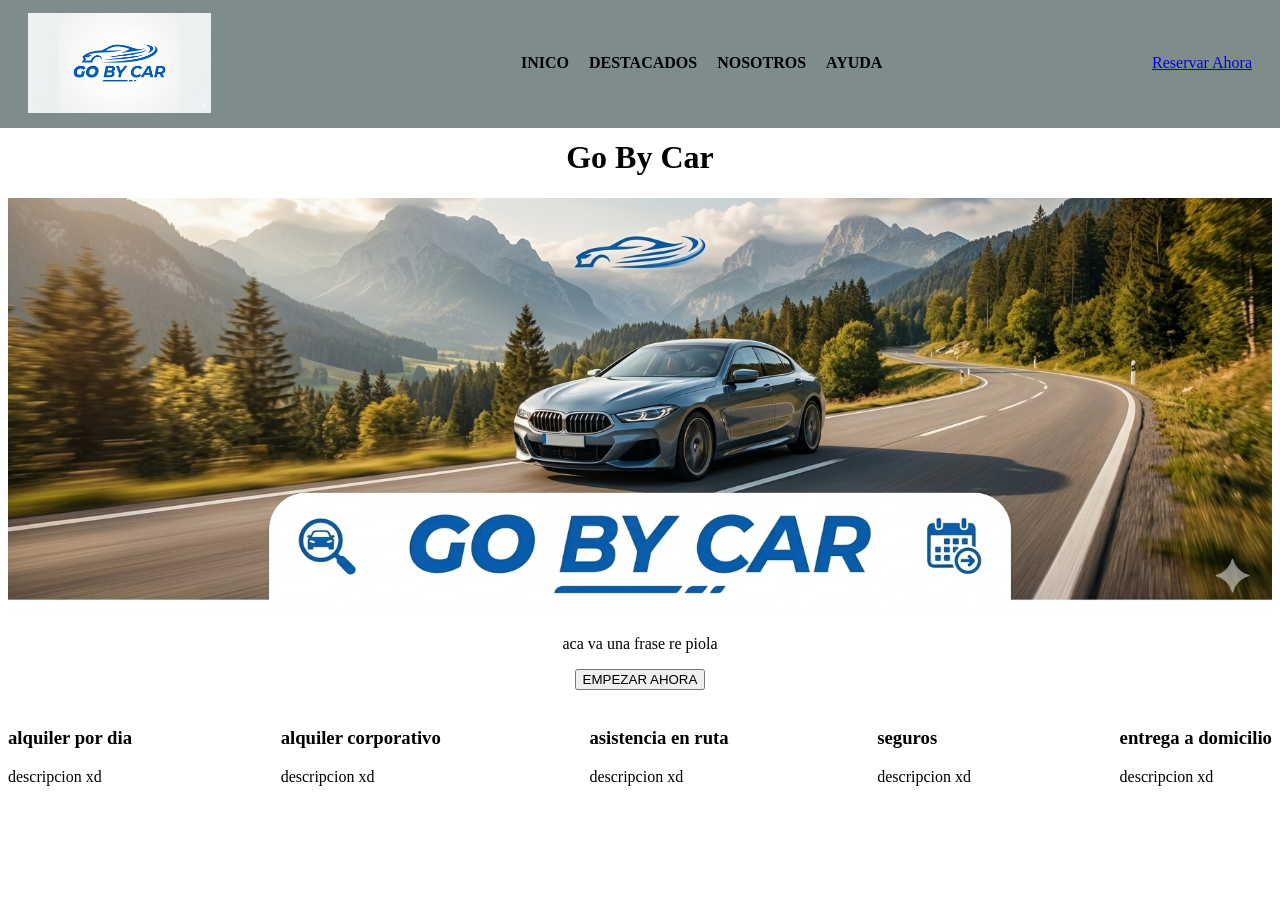
==== index.html @ 053562ef "creada estructura en html para la pagina principal y creadas algunas imgenes para el icono y el bann" ====
<!doctype html>
<html lang="en">
  <head>
    <meta charset="UTF-8" />
    <meta name="viewport" content="width=device-width, initial-scale=1.0" />
    <title>Go By Car</title>
    <link rel="stylesheet" href="./styles.css" />
    <link
      rel="icon"
      href="./public/favicon.ico"
      sizes="16px"
      type="image/x-ico"
    />
  </head>
  <body>
    <header>
      <img
        src="./public/Logo_De_La_Empresa.png"
        alt="logo de la empresa"
        height="100px"
      />
      <nav>
        <ul class="nav-menu">
          <div><a href="">INICO</a></div>
          <div><a href="">DESTACADOS</a></div>
          <div><a href="">NOSOTROS</a></div>
          <div><a href="">AYUDA</a></div>
        </ul>
      </nav>
      <a href="./reserve.html" class="btn-principal">Reservar Ahora</a>
    </header>
    <main>
      <h1>Go By Car</h1>
      <img
        src="./public/banner.png"
        alt="imagen de un auto andando en carretera"
        width="100%"
      />
      <p>aca va una frase re piola</p>
      <button>EMPEZAR AHORA</button>
    </main>
    <section class="servicios-cotainer">
      <article class="servicios-box">
        <img src="" alt="" />
        <h3>alquiler por dia</h3>
        <p>descripcion xd</p>
      </article>
      <article class="servicios-box">
        <img src="" alt="" />
        <h3>alquiler corporativo</h3>
        <p>descripcion xd</p>
      </article>
      <article class="servicios-box">
        <img src="" alt="" />
        <h3>asistencia en ruta</h3>
        <p>descripcion xd</p>
      </article>
      <article class="servicios-box">
        <img src="" alt="" />
        <h3>seguros</h3>
        <p>descripcion xd</p>
      </article>
      <article class="servicios-box">
        <img src="" alt="" />
        <h3>entrega a domicilio</h3>
        <p>descripcion xd</p>
      </article>
    </section>
  </body>
</html>
---- styles.css ----
header {
  display: flex;
  justify-content: space-between; /* Distribuye el menú y el botón en los extremos */
  align-items: center; /* Los centra verticalmente */
  background-color: #7f8c8d; /* El color gris de tu fondo actual */
  padding: 15px 30px;
  margin: -10px;
}
.nav-menu {
  display: flex;
  flex-direction: row;
  gap: 20px;
}
.nav-menu a {
  text-decoration: none;
  color: black;
  font-weight: bold;
}
main {
  text-align: center;
}
.servicios-cotainer {
  display: flex;
  justify-content: space-between;
  align-content: center;
}
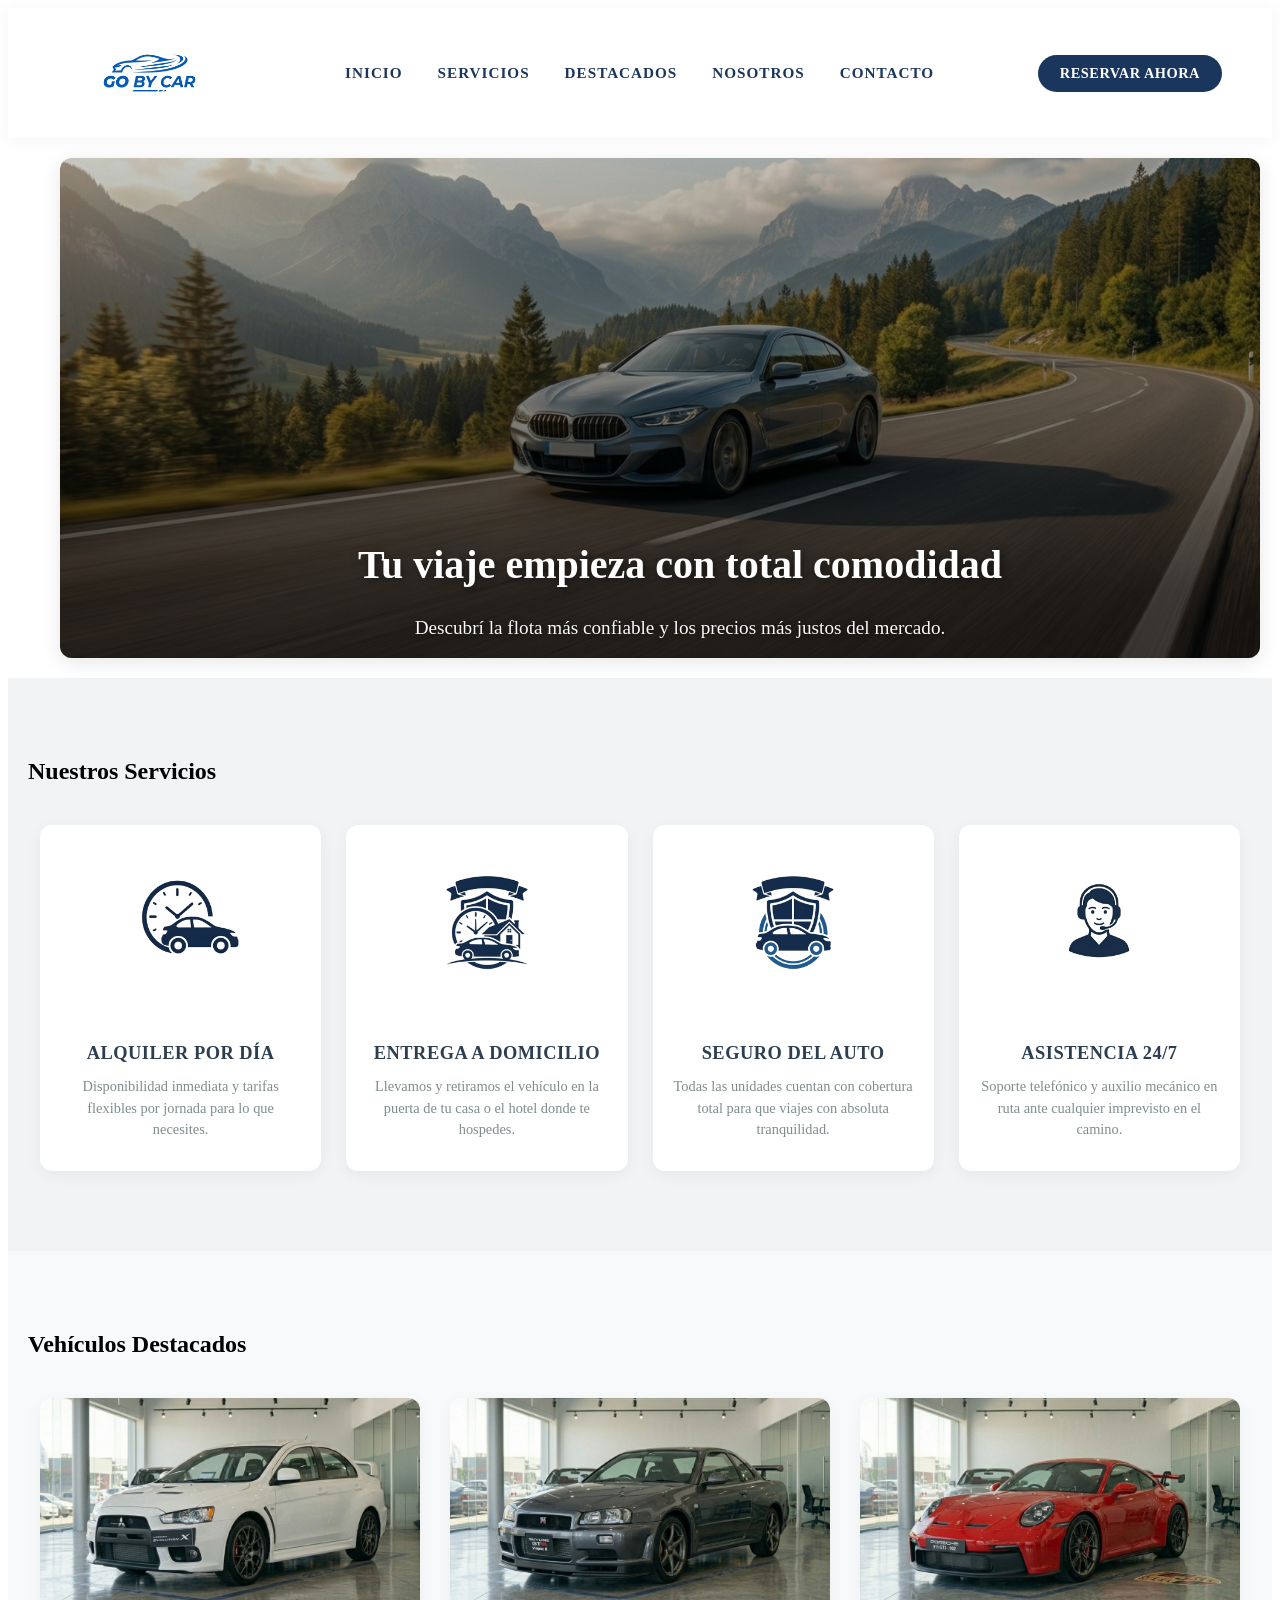
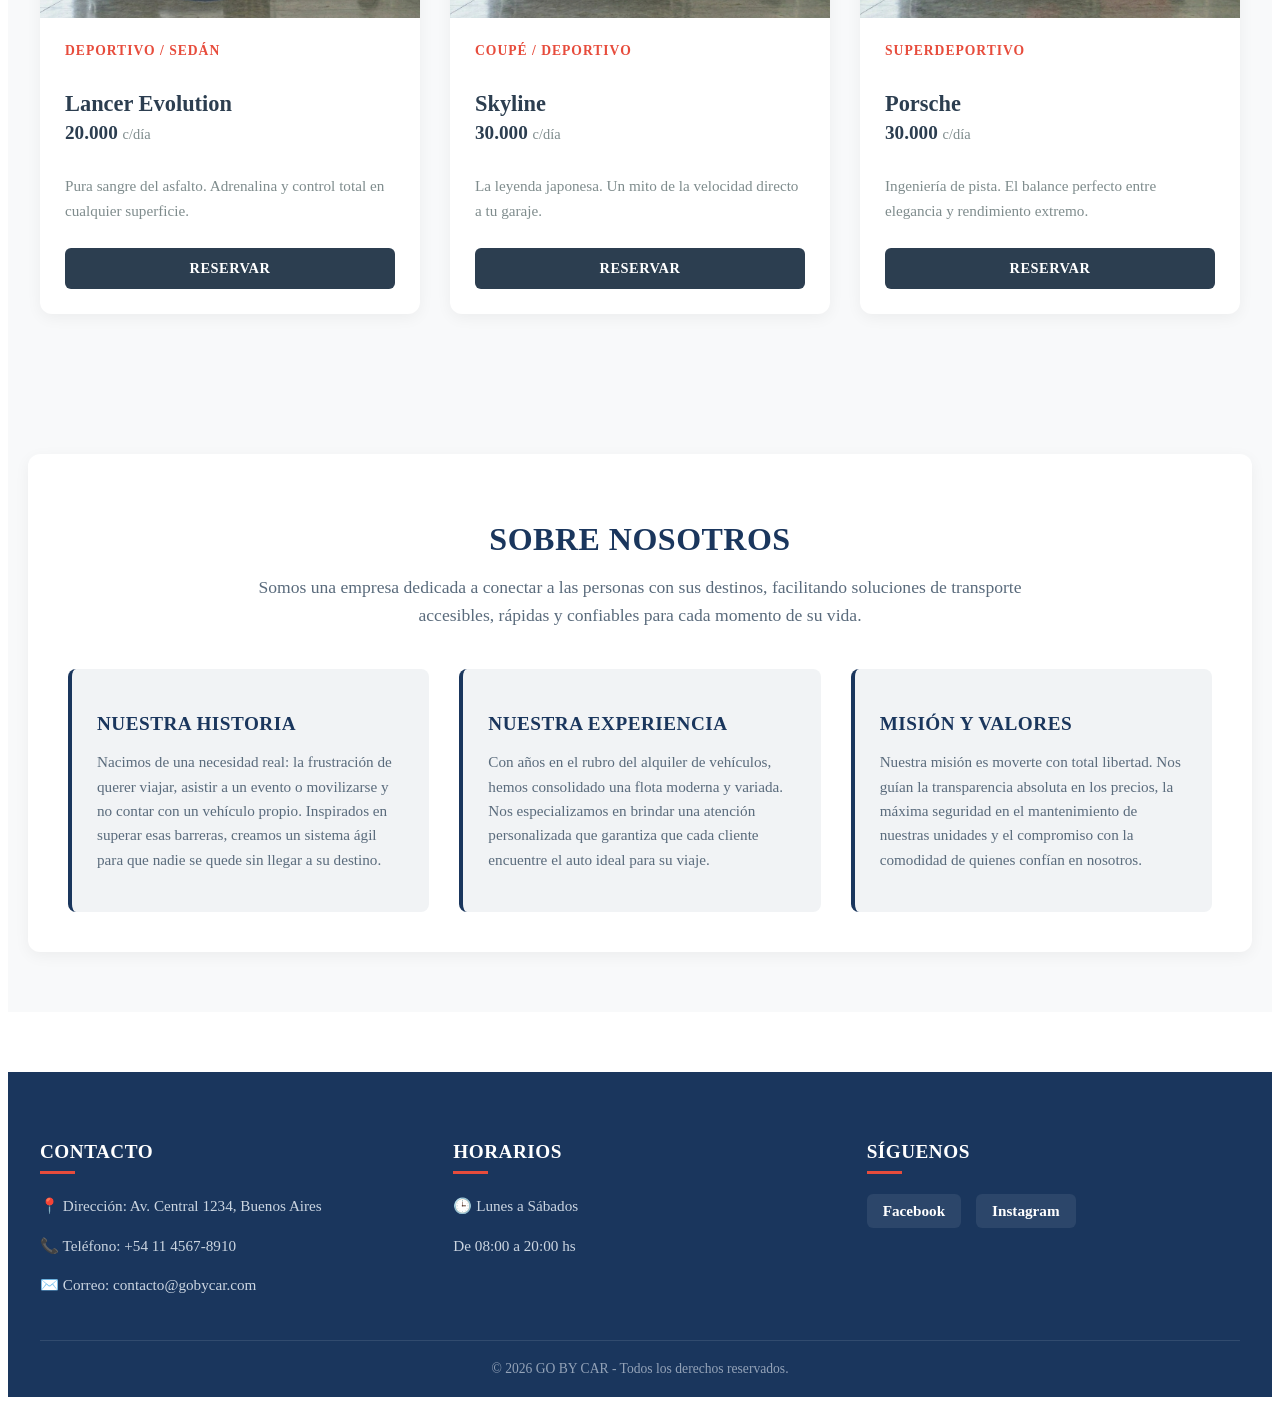
==== commit d083b40b: "me quedo horrible y lo hice todo de vuelta" ====
--- a/index.html
+++ b/index.html
@@ -7,64 +7,237 @@
     <link rel="stylesheet" href="./styles.css" />
     <link
       rel="icon"
-      href="./public/favicon.ico"
-      sizes="16px"
+      href="./public/Logo_De_La_Empresa-Photoroom.ico"
       type="image/x-ico"
     />
   </head>
   <body>
-    <header>
-      <img
-        src="./public/Logo_De_La_Empresa.png"
-        alt="logo de la empresa"
-        height="100px"
-      />
-      <nav>
-        <ul class="nav-menu">
-          <div><a href="">INICO</a></div>
-          <div><a href="">DESTACADOS</a></div>
-          <div><a href="">NOSOTROS</a></div>
-          <div><a href="">AYUDA</a></div>
+    <header class="sitio-header">
+      <div class="header-marca">
+        <img
+          src="./public/Logo_De_La_Empresa-Photoroom.png"
+          alt="GO BY CAR"
+          class="header-logo"
+        />
+      </div>
+
+      <nav class="header-nav">
+        <ul class="nav-lista">
+          <li><a href="#inicio" class="nav-enlace">Inicio</a></li>
+          <li><a href="#servicios" class="nav-enlace">Servicios</a></li>
+          <li><a href="#destacados" class="nav-enlace">Destacados</a></li>
+          <li><a href="#nosotros" class="nav-enlace">Nosotros</a></li>
+          <li><a href="#footer" class="nav-enlace">Contacto</a></li>
         </ul>
       </nav>
-      <a href="./reserve.html" class="btn-principal">Reservar Ahora</a>
+
+      <div class="header-accion">
+        <a href="reserva.html" class="btn-reservar-header">Reservar Ahora</a>
+      </div>
     </header>
-    <main>
-      <h1>Go By Car</h1>
-      <img
-        src="./public/banner.png"
-        alt="imagen de un auto andando en carretera"
-        width="100%"
-      />
-      <p>aca va una frase re piola</p>
-      <button>EMPEZAR AHORA</button>
+    <main id="inicio">
+      <section class="hero-section">
+        <div class="hero-container">
+          <img
+            src="./public/banner.png"
+            alt="Auto en la ruta"
+            class="hero-bg-img"
+          />
+          <div class="hero-overlay-content">
+            <h1>Tu viaje empieza con total comodidad</h1>
+            <p>
+              Descubrí la flota más confiable y los precios más justos del
+              mercado.
+            </p>
+            <a href="reserva.html" class="btn-hero-action">Empezar Ahora</a>
+          </div>
+        </div>
+      </section>
     </main>
-    <section class="servicios-cotainer">
-      <article class="servicios-box">
-        <img src="" alt="" />
-        <h3>alquiler por dia</h3>
-        <p>descripcion xd</p>
-      </article>
-      <article class="servicios-box">
-        <img src="" alt="" />
-        <h3>alquiler corporativo</h3>
-        <p>descripcion xd</p>
-      </article>
-      <article class="servicios-box">
-        <img src="" alt="" />
-        <h3>asistencia en ruta</h3>
-        <p>descripcion xd</p>
-      </article>
-      <article class="servicios-box">
-        <img src="" alt="" />
-        <h3>seguros</h3>
-        <p>descripcion xd</p>
-      </article>
-      <article class="servicios-box">
-        <img src="" alt="" />
-        <h3>entrega a domicilio</h3>
-        <p>descripcion xd</p>
-      </article>
+    <section id="servicios" class="servicios-section">
+      <h2 class="seccion-titulo">Nuestros Servicios</h2>
+      <div class="servicios-grid">
+        <article class="servicio-box">
+          <div class="servicio-imagen-wrapper">
+            <img
+              src="./public/Servicios/Por-dia-Photoroom.png"
+              alt="Ícono Alquiler por día"
+            />
+          </div>
+          <h3>Alquiler por día</h3>
+          <p>
+            Disponibilidad inmediata y tarifas flexibles por jornada para lo que
+            necesites.
+          </p>
+        </article>
+
+        <article class="servicio-box">
+          <div class="servicio-imagen-wrapper">
+            <img
+              src="./public/Servicios/Domicilio-Photoroom.png"
+              alt="Ícono Entrega a domicilio"
+            />
+          </div>
+          <h3>Entrega a domicilio</h3>
+          <p>
+            Llevamos y retiramos el vehículo en la puerta de tu casa o el hotel
+            donde te hospedes.
+          </p>
+        </article>
+
+        <article class="servicio-box">
+          <div class="servicio-imagen-wrapper">
+            <img
+              src="./public/Servicios/seguro-Photoroom.png"
+              alt="Ícono Seguro del auto"
+            />
+          </div>
+          <h3>Seguro del auto</h3>
+          <p>
+            Todas las unidades cuentan con cobertura total para que viajes con
+            absoluta tranquilidad.
+          </p>
+        </article>
+
+        <article class="servicio-box">
+          <div class="servicio-imagen-wrapper">
+            <img
+              src="./public/Servicios/Ayuda-Photoroom.png"
+              alt="Ícono Asistencia técnica"
+            />
+          </div>
+          <h3>Asistencia 24/7</h3>
+          <p>
+            Soporte telefónico y auxilio mecánico en ruta ante cualquier
+            imprevisto en el camino.
+          </p>
+        </article>
+      </div>
     </section>
+    <section id="destacados" class="vehiculos-section">
+      <h2 class="seccion-titulo">Vehículos Destacados</h2>
+
+      <div class="vehiculos-grid">
+        <article class="vehiculo-box">
+          <div class="vehiculo-imagen">
+            <img
+              src="./public/vehiculos/Autos/lancer.png"
+              alt="Lancer Evolution"
+            />
+          </div>
+          <div class="vehiculo-info">
+            <span class="vehiculo-tipo">Deportivo / Sedán</span>
+            <h3>Lancer Evolution</h3>
+            <div class="vehiculo-precio">20.000 <span>c/día</span></div>
+            <p class="vehiculo-descripcion">
+              Pura sangre del asfalto. Adrenalina y control total en cualquier
+              superficie.
+            </p>
+            <a href="reserva.html" class="btn-tarjeta-reserva">Reservar</a>
+          </div>
+        </article>
+
+        <article class="vehiculo-box">
+          <div class="vehiculo-imagen">
+            <img src="./public/vehiculos/Autos/niisan->.<.png" alt="Skyline" />
+          </div>
+          <div class="vehiculo-info">
+            <span class="vehiculo-tipo">Coupé / Deportivo</span>
+            <h3>Skyline</h3>
+            <div class="vehiculo-precio">30.000 <span>c/día</span></div>
+            <p class="vehiculo-descripcion">
+              La leyenda japonesa. Un mito de la velocidad directo a tu garaje.
+            </p>
+            <a href="reserva.html" class="btn-tarjeta-reserva">Reservar</a>
+          </div>
+        </article>
+
+        <article class="vehiculo-box">
+          <div class="vehiculo-imagen">
+            <img src="./public/vehiculos/Autos/porche.png" alt="Porsche" />
+          </div>
+          <div class="vehiculo-info">
+            <span class="vehiculo-tipo">Superdeportivo</span>
+            <h3>Porsche</h3>
+            <div class="vehiculo-precio">30.000 <span>c/día</span></div>
+            <p class="vehiculo-descripcion">
+              Ingeniería de pista. El balance perfecto entre elegancia y
+              rendimiento extremo.
+            </p>
+            <a href="reserva.html" class="btn-tarjeta-reserva">Reservar</a>
+          </div>
+        </article>
+      </div>
+    </section>
+    <section id="nosotros" class="nosotros-section">
+      <div class="nosotros-card">
+        <h2>Sobre Nosotros</h2>
+        <p class="nosotros-intro">
+          Somos una empresa dedicada a conectar a las personas con sus destinos,
+          facilitando soluciones de transporte accesibles, rápidas y confiables
+          para cada momento de su vida.
+        </p>
+
+        <div class="nosotros-detalles-grid">
+          <article class="nosotros-item">
+            <h3>Nuestra Historia</h3>
+            <p>
+              Nacimos de una necesidad real: la frustración de querer viajar,
+              asistir a un evento o movilizarse y no contar con un vehículo
+              propio. Inspirados en superar esas barreras, creamos un sistema
+              ágil para que nadie se quede sin llegar a su destino.
+            </p>
+          </article>
+
+          <article class="nosotros-item">
+            <h3>Nuestra Experiencia</h3>
+            <p>
+              Con años en el rubro del alquiler de vehículos, hemos consolidado
+              una flota moderna y variada. Nos especializamos en brindar una
+              atención personalizada que garantiza que cada cliente encuentre el
+              auto ideal para su viaje.
+            </p>
+          </article>
+
+          <article class="nosotros-item">
+            <h3>Misión y Valores</h3>
+            <p>
+              Nuestra misión es moverte con total libertad. Nos guían la
+              transparencia absoluta en los precios, la máxima seguridad en el
+              mantenimiento de nuestras unidades y el compromiso con la
+              comodidad de quienes confían en nosotros.
+            </p>
+          </article>
+        </div>
+      </div>
+    </section>
+    <footer id="footer" class="sitio-footer">
+      <div class="footer-container">
+        <div class="footer-columna">
+          <h3>Contacto</h3>
+          <p>📍 Dirección: Av. Central 1234, Buenos Aires</p>
+          <p>📞 Teléfono: +54 11 4567-8910</p>
+          <p>✉️ Correo: contacto@gobycar.com</p>
+        </div>
+
+        <div class="footer-columna">
+          <h3>Horarios</h3>
+          <p>🕒 Lunes a Sábados</p>
+          <p>De 08:00 a 20:00 hs</p>
+        </div>
+
+        <div class="footer-columna">
+          <h3>Síguenos</h3>
+          <div class="footer-redes">
+            <a href="#" class="red-enlace">Facebook</a>
+            <a href="#" class="red-enlace">Instagram</a>
+          </div>
+        </div>
+      </div>
+
+      <div class="footer-inferior">
+        <p>&copy; 2026 GO BY CAR - Todos los derechos reservados.</p>
+      </div>
+    </footer>
   </body>
 </html>
--- a/styles.css
+++ b/styles.css
@@ -1,26 +1,696 @@
-header {
-  display: flex;
-  justify-content: space-between; /* Distribuye el menú y el botón en los extremos */
-  align-items: center; /* Los centra verticalmente */
-  background-color: #7f8c8d; /* El color gris de tu fondo actual */
-  padding: 15px 30px;
-  margin: -10px;
+.sitio-header {
+  display: flex;
+  justify-content: space-between;
+  align-items: center;
+  padding: 15px 50px;
+  background-color: #ffffff;
+  box-shadow: 0 2px 15px rgba(0, 0, 0, 0.05);
+  position: sticky;
+  top: 0;
+  z-index: 1000;
+}
+
+.header-marca {
+  display: flex;
+  align-items: center;
+}
+
+.header-logo {
+  height: 100px;
+  width: auto;
+  object-fit: contain;
+}
+
+.nav-lista {
+  display: flex;
+  gap: 35px;
+  list-style: none;
+  margin: 0;
+  padding: 0;
+}
+
+.nav-enlace {
+  text-decoration: none;
+  color: #1a365d;
+  font-weight: 700;
+  font-size: 0.95rem;
+  text-transform: uppercase;
+  letter-spacing: 1px;
+  transition: color 0.3s ease;
+}
+
+.nav-enlace:hover {
+  color: #e74c3c;
+}
+
+.btn-reservar-header {
+  display: inline-block;
+  text-decoration: none;
+  background-color: #1a365d;
+  color: #ffffff;
+  padding: 10px 22px;
+  border-radius: 25px;
+  font-weight: 700;
+  font-size: 0.9rem;
+  text-transform: uppercase;
+  letter-spacing: 0.5px;
+  transition:
+    background-color 0.3s ease,
+    transform 0.2s ease;
+}
+
+.btn-reservar-header:hover {
+  background-color: #e74c3c;
+  transform: translateY(-1px);
+}
+
+@media (max-width: 900px) {
+  .sitio-header {
+    padding: 15px 25px;
+  }
+  .nav-lista {
+    gap: 20px;
+  }
+}
+
+@media (max-width: 768px) {
+  .sitio-header {
+    flex-direction: column;
+    gap: 15px;
+    padding: 15px;
+    text-align: center;
+  }
+  .header-nav {
+    order: 2;
+  }
+  .header-accion {
+    order: 3;
+    width: 100%;
+  }
+  .btn-reservar-header {
+    display: block;
+    width: 100%;
+  }
 }
 .nav-menu {
   display: flex;
   flex-direction: row;
-  gap: 20px;
+  gap: 20%;
 }
 .nav-menu a {
   text-decoration: none;
   color: black;
   font-weight: bold;
 }
-main {
-  text-align: center;
-}
-.servicios-cotainer {
-  display: flex;
-  justify-content: space-between;
-  align-content: center;
-}
+.nav-menu a:hover {
+  color: blue;
+}
+.hero-section {
+  width: 100%;
+  padding: 20px;
+  background-color: #ffffff;
+}
+
+.hero-container {
+  position: relative;
+  width: 100%;
+  max-width: 1200px;
+  margin: 0 auto;
+  overflow: hidden;
+  border-radius: 12px;
+  box-shadow: 0 4px 20px rgba(0, 0, 0, 0.1);
+}
+
+.hero-bg-img {
+  width: 100%;
+  height: 500px;
+  object-fit: cover;
+  display: block;
+}
+
+.hero-overlay-content {
+  position: absolute;
+  top: 0;
+  left: 0;
+  width: 100%;
+  height: 100%;
+  background: linear-gradient(
+    to top,
+    rgba(0, 0, 0, 0.7) 30%,
+    rgba(0, 0, 0, 0.2) 100%
+  );
+  display: flex;
+  flex-direction: column;
+  justify-content: flex-end;
+  align-items: center;
+  text-align: center;
+  padding: 60px 20px;
+}
+
+.hero-overlay-content h1 {
+  color: #ffffff;
+  font-size: 2.5rem;
+  font-weight: 800;
+  margin-bottom: 10px;
+  text-shadow: 2px 2px 8px rgba(0, 0, 0, 0.5);
+}
+
+.hero-overlay-content p {
+  color: #f8f9fa;
+  font-size: 1.2rem;
+  font-weight: 400;
+  margin-bottom: 30px;
+  max-width: 600px;
+  text-shadow: 1px 1px 5px rgba(0, 0, 0, 0.5);
+}
+
+.btn-hero-action {
+  display: inline-block;
+  text-decoration: none;
+  background-color: #e74c3c;
+  color: #ffffff;
+  padding: 14px 35px;
+  font-size: 1.1rem;
+  font-weight: 700;
+  border-radius: 30px;
+  text-transform: uppercase;
+  letter-spacing: 0.5px;
+  box-shadow: 0 4px 15px rgba(231, 76, 60, 0.4);
+  transition:
+    background-color 0.3s ease,
+    transform 0.2s ease,
+    box-shadow 0.3s ease;
+}
+
+.btn-hero-action:hover {
+  background-color: #c0392b;
+  transform: translateY(-2px);
+  box-shadow: 0 6px 20px rgba(231, 76, 60, 0.6);
+}
+
+@media (max-width: 768px) {
+  .hero-bg-img {
+    height: 400px;
+  }
+  .hero-overlay-content h1 {
+    font-size: 1.8rem;
+  }
+  .hero-overlay-content p {
+    font-size: 1rem;
+  }
+  .btn-hero-action {
+    padding: 12px 25px;
+    font-size: 0.95rem;
+  }
+}
+
+.servicios-section {
+  padding: 60px 20px;
+  background-color: #f1f3f5;
+}
+
+.servicios-grid {
+  display: grid;
+  grid-template-columns: repeat(auto-fit, minmax(220px, 1fr));
+  gap: 25px;
+  max-width: 1200px;
+  margin: 0 auto;
+  padding: 20px 0;
+}
+
+.servicio-box {
+  background-color: #ffffff;
+  border-radius: 12px;
+  padding: 30px 20px;
+  text-align: center;
+  box-shadow: 0 4px 15px rgba(0, 0, 0, 0.05);
+  display: flex;
+  flex-direction: column;
+  align-items: center;
+  transition:
+    transform 0.3s ease,
+    box-shadow 0.3s ease;
+}
+
+.servicio-box:hover {
+  transform: translateY(-5px);
+  box-shadow: 0 8px 25px rgba(0, 0, 0, 0.12);
+}
+
+.servicio-imagen-wrapper {
+  width: 150px;
+  height: 150px;
+  margin-bottom: 20px;
+  display: flex;
+  align-items: center;
+  justify-content: center;
+}
+
+.servicio-imagen-wrapper img {
+  width: 100%;
+  height: 100%;
+  object-fit: contain;
+}
+
+.servicio-box h3 {
+  font-size: 1.15rem;
+  color: #2c3e50;
+  margin-bottom: 12px;
+  font-weight: 700;
+  text-transform: uppercase;
+  letter-spacing: 0.5px;
+}
+
+.servicio-box p {
+  font-size: 0.9rem;
+  color: #7f8c8d;
+  line-height: 1.5;
+  margin: 0;
+}
+
+.vehiculos-section {
+  padding: 60px 20px;
+  background-color: #f8f9fa;
+}
+
+.vehiculos-grid {
+  display: grid;
+  grid-template-columns: repeat(auto-fit, minmax(280px, 1fr));
+  gap: 30px;
+  max-width: 1200px;
+  margin: 0 auto;
+  padding: 20px 0;
+}
+
+.vehiculo-box {
+  background-color: #ffffff;
+  border-radius: 12px;
+  overflow: hidden;
+  box-shadow: 0 4px 15px rgba(0, 0, 0, 0.05);
+  display: flex;
+  flex-direction: column;
+  transition:
+    transform 0.3s ease,
+    box-shadow 0.3s ease;
+}
+
+.vehiculo-box:hover {
+  transform: translateY(-5px);
+  box-shadow: 0 8px 25px rgba(0, 0, 0, 0.15);
+}
+
+.vehiculo-imagen {
+  width: 100%;
+  height: 220px;
+  overflow: hidden;
+}
+
+.vehiculo-imagen img {
+  width: 100%;
+  height: 100%;
+  object-fit: cover;
+  transition: transform 0.5s ease;
+}
+
+.vehiculo-box:hover .vehiculo-imagen img {
+  transform: scale(1.05);
+}
+
+.vehiculo-info {
+  padding: 25px;
+  display: flex;
+  flex-direction: column;
+  flex-grow: 1;
+}
+
+.vehiculo-info h3 {
+  font-size: 1.4rem;
+  color: #2c3e50;
+  margin-bottom: 5px;
+  text-transform: capitalize;
+}
+
+.vehiculo-tipo {
+  font-size: 0.85rem;
+  color: #e74c3c;
+  font-weight: 700;
+  text-transform: uppercase;
+  letter-spacing: 1px;
+  margin-bottom: 10px;
+}
+
+.vehiculo-precio {
+  font-size: 1.2rem;
+  color: #2c3e50;
+  font-weight: 700;
+  margin-bottom: 15px;
+}
+
+.vehiculo-precio span {
+  font-size: 0.9rem;
+  color: #7f8c8d;
+  font-weight: 400;
+}
+
+.vehiculo-descripcion {
+  font-size: 0.95rem;
+  color: #7f8c8d;
+  line-height: 1.6;
+  margin-bottom: 25px;
+}
+.btn-tarjeta-reserva {
+  display: block;
+  text-align: center;
+  text-decoration: none;
+  background-color: #2c3e50;
+  color: #ffffff;
+  padding: 12px;
+  border-radius: 6px;
+  font-weight: 700;
+  text-transform: uppercase;
+  font-size: 0.9rem;
+  letter-spacing: 0.5px;
+  margin-top: auto;
+  transition: background-color 0.3s ease;
+}
+
+.btn-tarjeta-reserva:hover {
+  background-color: #e74c3c;
+}
+
+.nosotros-section {
+  padding: 60px 20px;
+  background-color: #f8f9fa;
+  display: flex;
+  justify-content: center;
+}
+
+.nosotros-card {
+  background-color: #ffffff;
+  border-radius: 12px;
+  padding: 40px;
+  max-width: 1200px;
+  width: 100%;
+  box-shadow: 0 4px 15px rgba(0, 0, 0, 0.05);
+}
+
+.nosotros-card h2 {
+  font-size: 2rem;
+  color: #1a365d;
+  text-align: center;
+  margin-bottom: 15px;
+  text-transform: uppercase;
+  letter-spacing: 0.5px;
+}
+
+.nosotros-intro {
+  font-size: 1.1rem;
+  color: #5a6b7c;
+  text-align: center;
+  max-width: 800px;
+  margin: 0 auto 40px auto;
+  line-height: 1.6;
+}
+
+.nosotros-detalles-grid {
+  display: grid;
+  grid-template-columns: repeat(auto-fit, minmax(280px, 1fr));
+  gap: 30px;
+}
+
+.nosotros-item {
+  background-color: #f1f3f5;
+  padding: 25px;
+  border-radius: 8px;
+  border-left: 4px solid #1a365d;
+}
+
+.nosotros-item h3 {
+  font-size: 1.2rem;
+  color: #1a365d;
+  margin-bottom: 12px;
+  text-transform: uppercase;
+  letter-spacing: 0.5px;
+}
+
+.nosotros-item p {
+  font-size: 0.95rem;
+  color: #5a6b7c;
+  line-height: 1.6;
+}
+
+@media (max-width: 600px) {
+  .nosotros-card {
+    padding: 25px 15px;
+  }
+  .nosotros-card h2 {
+    font-size: 1.6rem;
+  }
+  .nosotros-intro {
+    font-size: 1rem;
+    margin-bottom: 25px;
+  }
+}
+.sitio-footer {
+  background-color: #1a365d;
+  color: #ffffff;
+  padding: 50px 20px 20px 20px;
+  margin-top: 60px;
+}
+
+.footer-container {
+  display: grid;
+  grid-template-columns: repeat(auto-fit, minmax(250px, 1fr));
+  gap: 40px;
+  max-width: 1200px;
+  margin: 0 auto;
+  padding-bottom: 30px;
+  border-bottom: 1px solid rgba(255, 255, 255, 0.1);
+}
+
+.footer-columna h3 {
+  color: #ffffff;
+  font-size: 1.2rem;
+  margin-bottom: 20px;
+  text-transform: uppercase;
+  letter-spacing: 0.5px;
+  position: relative;
+}
+
+.footer-columna h3::after {
+  content: "";
+  display: block;
+  width: 35px;
+  height: 3px;
+  background-color: #e74c3c;
+  margin-top: 8px;
+}
+
+.footer-columna p {
+  color: #cbd5e1;
+  font-size: 0.95rem;
+  margin-bottom: 12px;
+  line-height: 1.6;
+}
+
+.footer-redes {
+  display: flex;
+  gap: 15px;
+}
+
+.red-enlace {
+  color: #ffffff;
+  text-decoration: none;
+  font-weight: 600;
+  font-size: 0.95rem;
+  background-color: rgba(255, 255, 255, 0.08);
+  padding: 8px 16px;
+  border-radius: 6px;
+  transition:
+    background-color 0.3s ease,
+    color 0.3s ease;
+}
+
+.red-enlace:hover {
+  background-color: #e74c3c;
+  color: #ffffff;
+}
+
+.footer-inferior {
+  text-align: center;
+  padding-top: 20px;
+}
+
+.footer-inferior p {
+  color: #94a3b8;
+  font-size: 0.85rem;
+  margin: 0;
+}
+
+@media (max-width: 768px) {
+  .footer-container {
+    grid-template-columns: 1fr;
+    gap: 30px;
+    text-align: center;
+  }
+  .footer-columna h3::after {
+    margin: 8px auto 0 auto;
+  }
+  .footer-redes {
+    justify-content: center;
+  }
+}
+/* DISEÑO DEL FORMULARIO */
+.reserva-body {
+  background-color: #f8f9fa;
+}
+
+.formulario-main {
+  padding: 40px 20px;
+  display: flex;
+  justify-content: center;
+}
+
+.form-card {
+  background-color: #ffffff;
+  max-width: 900px;
+  width: 100%;
+  padding: 40px;
+  border-radius: 15px;
+  box-shadow: 0 10px 30px rgba(0, 0, 0, 0.1);
+}
+
+.form-card h1 {
+  color: #1a365d;
+  text-align: center;
+  font-size: 2.2rem;
+  margin-bottom: 10px;
+}
+
+.form-instrucciones {
+  text-align: center;
+  color: #64748b;
+  margin-bottom: 40px;
+}
+
+/* Fieldsets y Legends */
+.formulario-estilizado fieldset {
+  border: 1px solid #e2e8f0;
+  border-radius: 8px;
+  padding: 20px;
+  margin-bottom: 30px;
+}
+
+.formulario-estilizado legend {
+  font-weight: 700;
+  color: #1a365d;
+  padding: 0 10px;
+  text-transform: uppercase;
+  font-size: 0.9rem;
+}
+
+/* Grilla de campos */
+.form-grid {
+  display: grid;
+  grid-template-columns: repeat(auto-fit, minmax(300px, 1fr));
+  gap: 20px;
+}
+
+.campo {
+  display: flex;
+  flex-direction: column;
+  gap: 8px;
+  margin-bottom: 15px;
+}
+
+.campo label {
+  font-weight: 600;
+  color: #334155;
+  font-size: 0.95rem;
+}
+
+.campo input,
+.campo select,
+.campo textarea {
+  padding: 12px;
+  border: 1px solid #cbd5e1;
+  border-radius: 6px;
+  font-family: inherit;
+  font-size: 1rem;
+  transition:
+    border-color 0.3s ease,
+    box-shadow 0.3s ease;
+}
+
+.campo input:focus,
+.campo select:focus,
+.campo textarea:focus {
+  outline: none;
+  border-color: #1a365d;
+  box-shadow: 0 0 0 3px rgba(26, 54, 93, 0.1);
+}
+
+/* Radios y Checkboxes */
+.opciones-pago,
+.opciones-extras {
+  display: flex;
+  gap: 20px;
+  flex-wrap: wrap;
+}
+
+.radio-label,
+.check-label {
+  display: flex;
+  align-items: center;
+  gap: 8px;
+  cursor: pointer;
+  font-weight: 500;
+}
+
+.form-acciones {
+  display: flex;
+  gap: 15px;
+  margin-top: 20px;
+}
+
+.btn-enviar {
+  flex: 2;
+  background-color: #1a365d;
+  color: white;
+  padding: 15px;
+  border: none;
+  border-radius: 8px;
+  font-weight: 700;
+  cursor: pointer;
+  text-transform: uppercase;
+  transition: background-color 0.3s;
+}
+
+.btn-enviar:hover {
+  background-color: #e74c3c;
+}
+
+.btn-limpiar {
+  flex: 1;
+  background-color: #f1f5f9;
+  color: #64748b;
+  padding: 15px;
+  border: none;
+  border-radius: 8px;
+  font-weight: 600;
+  cursor: pointer;
+  transition: background-color 0.3s;
+}
+
+.btn-limpiar:hover {
+  background-color: #e2e8f0;
+}
+
+@media (max-width: 600px) {
+  .form-card {
+    padding: 20px;
+  }
+  .form-acciones {
+    flex-direction: column;
+  }
+}
